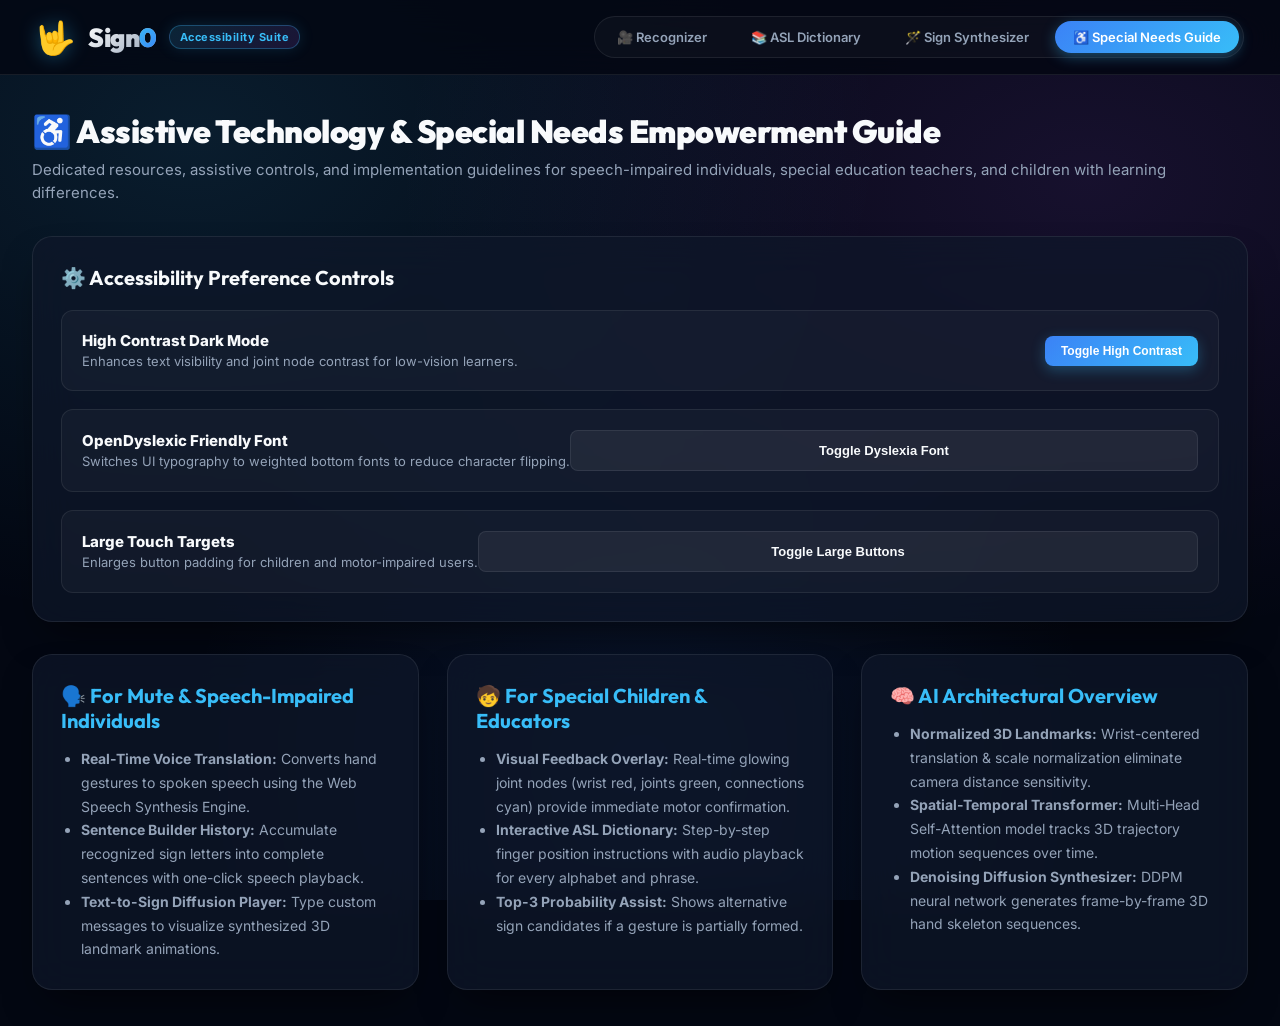
==== frontend/accessibility.html @ 57bf6993 "feat: complete multi-model AI engine, Spatial-Temporal Transformer, Text-to-Sign Diffusion, multi-pa" ====
<!DOCTYPE html>
<html lang="en">
<head>
  <meta charset="UTF-8" />
  <meta name="viewport" content="width=device-width, initial-scale=1.0" />
  <title>Sign0 — Special Needs & Accessibility Guide</title>

  <!-- Google Fonts -->
  <link rel="preconnect" href="https://fonts.googleapis.com" />
  <link rel="preconnect" href="https://fonts.gstatic.com" crossorigin />
  <link href="https://fonts.googleapis.com/css2?family=Inter:wght@300;400;500;600;700;800&family=Outfit:wght@400;600;700;800&display=swap" rel="stylesheet" />

  <link rel="stylesheet" href="style.css" />
</head>
<body>

  <!-- Shared Navbar Header -->
  <header class="navbar">
    <div class="logo">
      <span class="icon">🤟</span>
      <a href="index.html" class="brand" style="text-decoration:none;color:inherit">Sign<span class="highlight">0</span></a>
      <span class="badge-tag">Accessibility Suite</span>
    </div>

    <nav class="nav-links">
      <a href="index.html" class="nav-link">🎥 Recognizer</a>
      <a href="dictionary.html" class="nav-link">📚 ASL Dictionary</a>
      <a href="generator.html" class="nav-link">🪄 Sign Synthesizer</a>
      <a href="accessibility.html" class="nav-link active">♿ Special Needs Guide</a>
    </nav>
  </header>

  <!-- Main Container -->
  <main class="page-container">
    <div class="page-header">
      <h1 class="page-title">♿ Assistive Technology & Special Needs Empowerment Guide</h1>
      <p class="page-subtitle">Dedicated resources, assistive controls, and implementation guidelines for speech-impaired individuals, special education teachers, and children with learning differences.</p>
    </div>

    <!-- Accessibility Quick Toggles -->
    <div class="card access-card">
      <h2 class="card-title">⚙️ Accessibility Preference Controls</h2>
      
      <div class="access-toggles-grid">
        <div class="access-option">
          <div class="opt-info">
            <span class="opt-title">High Contrast Dark Mode</span>
            <span class="opt-desc">Enhances text visibility and joint node contrast for low-vision learners.</span>
          </div>
          <button id="contrastToggle" class="btn-sm btn-accent" onclick="toggleContrast()">Toggle High Contrast</button>
        </div>

        <div class="access-option">
          <div class="opt-info">
            <span class="opt-title">OpenDyslexic Friendly Font</span>
            <span class="opt-desc">Switches UI typography to weighted bottom fonts to reduce character flipping.</span>
          </div>
          <button id="fontToggle" class="btn-sm btn-action" onclick="toggleDyslexicFont()">Toggle Dyslexia Font</button>
        </div>

        <div class="access-option">
          <div class="opt-info">
            <span class="opt-title">Large Touch Targets</span>
            <span class="opt-desc">Enlarges button padding for children and motor-impaired users.</span>
          </div>
          <button id="targetToggle" class="btn-sm btn-action" onclick="toggleLargeTargets()">Toggle Large Buttons</button>
        </div>
      </div>
    </div>

    <!-- Educational & Assistive Guides -->
    <div class="access-guides-grid">
      <div class="card guide-card">
        <h3 class="guide-title">🗣️ For Mute & Speech-Impaired Individuals</h3>
        <ul class="guide-list">
          <li><strong>Real-Time Voice Translation:</strong> Converts hand gestures to spoken speech using the Web Speech Synthesis Engine.</li>
          <li><strong>Sentence Builder History:</strong> Accumulate recognized sign letters into complete sentences with one-click speech playback.</li>
          <li><strong>Text-to-Sign Diffusion Player:</strong> Type custom messages to visualize synthesized 3D landmark animations.</li>
        </ul>
      </div>

      <div class="card guide-card">
        <h3 class="guide-title">🧒 For Special Children & Educators</h3>
        <ul class="guide-list">
          <li><strong>Visual Feedback Overlay:</strong> Real-time glowing joint nodes (wrist red, joints green, connections cyan) provide immediate motor confirmation.</li>
          <li><strong>Interactive ASL Dictionary:</strong> Step-by-step finger position instructions with audio playback for every alphabet and phrase.</li>
          <li><strong>Top-3 Probability Assist:</strong> Shows alternative sign candidates if a gesture is partially formed.</li>
        </ul>
      </div>

      <div class="card guide-card">
        <h3 class="guide-title">🧠 AI Architectural Overview</h3>
        <ul class="guide-list">
          <li><strong>Normalized 3D Landmarks:</strong> Wrist-centered translation & scale normalization eliminate camera distance sensitivity.</li>
          <li><strong>Spatial-Temporal Transformer:</strong> Multi-Head Self-Attention model tracks 3D trajectory motion sequences over time.</li>
          <li><strong>Denoising Diffusion Synthesizer:</strong> DDPM neural network generates frame-by-frame 3D hand skeleton sequences.</li>
        </ul>
      </div>
    </div>
  </main>

  <script>
    function toggleContrast() {
      document.body.classList.toggle("high-contrast");
    }
    function toggleDyslexicFont() {
      document.body.classList.toggle("dyslexic-font");
    }
    function toggleLargeTargets() {
      document.body.classList.toggle("large-targets");
    }
  </script>
</body>
</html>
---- frontend/style.css ----
/* ==========================================================================
   SIGN0 ULTRA-PREMIUM COSMIC GLASSMORPHISM DESIGN SYSTEM
   ========================================================================== */

@import url('https://fonts.googleapis.com/css2?family=Inter:wght@300;400;500;600;700;800&family=Outfit:wght@400;600;700;800;900&display=swap');

:root {
  --bg-dark: #030712;
  --bg-card: rgba(15, 23, 42, 0.7);
  --bg-card-hover: rgba(30, 41, 59, 0.8);
  --glass-border: rgba(255, 255, 255, 0.08);
  --glass-border-glow: rgba(56, 189, 248, 0.3);
  
  --text-main: #f8fafc;
  --text-muted: #94a3b8;
  --text-dim: #64748b;
  
  --accent-cyan: #38bdf8;
  --accent-blue: #3b82f6;
  --accent-green: #22c55e;
  --accent-purple: #a855f7;
  --accent-pink: #ec4899;
  --accent-red: #ef4444;
  --accent-yellow: #eab308;
  
  --font-family: 'Inter', -apple-system, BlinkMacSystemFont, sans-serif;
  --font-heading: 'Outfit', sans-serif;
  
  --radius-xl: 20px;
  --radius-lg: 16px;
  --radius-md: 12px;
  --radius-sm: 8px;
  
  --shadow-glow-cyan: 0 0 30px rgba(56, 189, 248, 0.2);
  --shadow-glow-purple: 0 0 30px rgba(168, 85, 247, 0.2);
  --shadow-card: 0 20px 40px -15px rgba(0, 0, 0, 0.6);
}

* {
  box-sizing: border-box;
  margin: 0;
  padding: 0;
}

body {
  background-color: var(--bg-dark);
  background-image: 
    radial-gradient(at 15% 15%, rgba(56, 189, 248, 0.12) 0px, transparent 45%),
    radial-gradient(at 85% 20%, rgba(168, 85, 247, 0.12) 0px, transparent 45%),
    radial-gradient(at 50% 85%, rgba(59, 130, 246, 0.1) 0px, transparent 50%);
  background-attachment: fixed;
  color: var(--text-main);
  font-family: var(--font-family);
  min-height: 100vh;
  display: flex;
  flex-direction: column;
  overflow-x: hidden;
}

/* Custom Scrollbar */
::-webkit-scrollbar {
  width: 8px;
  height: 8px;
}
::-webkit-scrollbar-track {
  background: rgba(3, 7, 18, 0.8);
}
::-webkit-scrollbar-thumb {
  background: rgba(56, 189, 248, 0.3);
  border-radius: 4px;
}
::-webkit-scrollbar-thumb:hover {
  background: var(--accent-cyan);
}

/* ==========================================================================
   NAVBAR & HEADER
   ========================================================================== */
.navbar {
  display: flex;
  align-items: center;
  justify-content: space-between;
  padding: 16px 36px;
  background: rgba(3, 7, 18, 0.8);
  backdrop-filter: blur(20px);
  border-bottom: 1px solid var(--glass-border);
  position: sticky;
  top: 0;
  z-index: 100;
}

.logo {
  display: flex;
  align-items: center;
  gap: 12px;
}

.logo .icon {
  font-size: 32px;
  filter: drop-shadow(0 0 10px rgba(56, 189, 248, 0.4));
  animation: pulse-icon 3s ease-in-out infinite alternate;
}

@keyframes pulse-icon {
  0% { transform: scale(1); }
  100% { transform: scale(1.08); }
}

.logo .brand {
  font-family: var(--font-heading);
  font-size: 26px;
  font-weight: 900;
  letter-spacing: -0.5px;
  background: linear-gradient(135deg, #ffffff, #94a3b8);
  -webkit-background-clip: text;
  -webkit-text-fill-color: transparent;
}

.logo .highlight {
  background: linear-gradient(135deg, var(--accent-cyan), var(--accent-blue));
  -webkit-background-clip: text;
  -webkit-text-fill-color: transparent;
}

.badge-tag {
  background: linear-gradient(135deg, rgba(56, 189, 248, 0.15), rgba(168, 85, 247, 0.15));
  color: var(--accent-cyan);
  border: 1px solid rgba(56, 189, 248, 0.3);
  font-size: 11px;
  font-weight: 700;
  padding: 4px 10px;
  border-radius: 20px;
  letter-spacing: 0.5px;
  box-shadow: 0 0 15px rgba(56, 189, 248, 0.15);
}

.nav-links {
  display: flex;
  gap: 8px;
  background: rgba(255, 255, 255, 0.03);
  padding: 4px;
  border-radius: 30px;
  border: 1px solid var(--glass-border);
}

.nav-link {
  color: var(--text-muted);
  text-decoration: none;
  font-size: 13px;
  font-weight: 600;
  padding: 8px 18px;
  border-radius: 20px;
  transition: all 0.25s cubic-bezier(0.4, 0, 0.2, 1);
}

.nav-link:hover {
  color: #fff;
  background: rgba(255, 255, 255, 0.06);
}

.nav-link.active {
  color: #fff;
  background: linear-gradient(135deg, var(--accent-blue), var(--accent-cyan));
  box-shadow: 0 4px 14px rgba(56, 189, 248, 0.35);
}

.status-container {
  display: flex;
  align-items: center;
  gap: 10px;
  background: rgba(255, 255, 255, 0.04);
  padding: 6px 14px;
  border-radius: 20px;
  border: 1px solid var(--glass-border);
}

.status-dot {
  width: 10px;
  height: 10px;
  border-radius: 50%;
  position: relative;
}

.status-dot::after {
  content: '';
  position: absolute;
  inset: -3px;
  border-radius: 50%;
  background: inherit;
  opacity: 0.4;
  animation: pulse-dot 2s infinite;
}

@keyframes pulse-dot {
  0% { transform: scale(1); opacity: 0.4; }
  50% { transform: scale(1.6); opacity: 0; }
  100% { transform: scale(1); opacity: 0; }
}

.dot-green { background: var(--accent-green); }
.dot-yellow { background: var(--accent-yellow); }
.dot-red { background: var(--accent-red); }

.status-text {
  font-size: 12px;
  color: var(--text-muted);
  font-weight: 500;
}

.header-controls {
  display: flex;
  align-items: center;
  gap: 12px;
}

.btn-icon {
  background: rgba(255, 255, 255, 0.06);
  color: var(--text-main);
  border: 1px solid var(--glass-border);
  padding: 8px 16px;
  border-radius: var(--radius-sm);
  cursor: pointer;
  font-size: 13px;
  font-weight: 600;
  transition: all 0.2s ease;
}

.btn-icon:hover {
  background: rgba(255, 255, 255, 0.12);
  border-color: rgba(255, 255, 255, 0.2);
}

.btn-icon.active {
  background: rgba(34, 197, 94, 0.15);
  border-color: rgba(34, 197, 94, 0.4);
  color: var(--accent-green);
  box-shadow: 0 0 15px rgba(34, 197, 94, 0.2);
}

/* ==========================================================================
   MAIN LAYOUT GRID
   ========================================================================== */
.main-container {
  max-width: 1400px;
  margin: 32px auto;
  padding: 0 32px;
  display: grid;
  grid-template-columns: 1.1fr 1fr;
  gap: 32px;
  width: 100%;
  flex: 1;
}

@media (max-width: 1100px) {
  .main-container {
    grid-template-columns: 1fr;
  }
}

/* ==========================================================================
   VIDEO CONTAINER & CANVAS
   ========================================================================== */
.video-section {
  display: flex;
  flex-direction: column;
}

.video-card {
  background: var(--bg-card);
  backdrop-filter: blur(20px);
  border: 1px solid var(--glass-border);
  border-radius: var(--radius-xl);
  padding: 24px;
  box-shadow: var(--shadow-card);
  transition: border-color 0.3s;
}

.video-card:hover {
  border-color: var(--glass-border-glow);
}

.canvas-wrapper {
  position: relative;
  width: 100%;
  aspect-ratio: 4 / 3;
  background: #000;
  border-radius: var(--radius-md);
  overflow: hidden;
  border: 1px solid var(--glass-border);
  box-shadow: inset 0 0 30px rgba(0,0,0,0.8);
}

video, canvas {
  position: absolute;
  top: 0;
  left: 0;
  width: 100%;
  height: 100%;
  object-fit: cover;
}

canvas {
  z-index: 10;
}

.video-overlay {
  position: absolute;
  inset: 0;
  background: rgba(3, 7, 18, 0.92);
  display: flex;
  flex-direction: column;
  align-items: center;
  justify-content: center;
  gap: 18px;
  z-index: 20;
  transition: opacity 0.4s ease;
}

.video-overlay.hidden {
  opacity: 0;
  pointer-events: none;
}

.spinner {
  width: 48px;
  height: 48px;
  border: 4px solid rgba(56, 189, 248, 0.15);
  border-top-color: var(--accent-cyan);
  border-radius: 50%;
  animation: spin 1s linear infinite;
  box-shadow: var(--shadow-glow-cyan);
}

@keyframes spin {
  to { transform: rotate(360deg); }
}

.overlay-msg {
  font-size: 15px;
  color: var(--text-muted);
  font-weight: 500;
}

.video-controls {
  display: flex;
  gap: 12px;
  margin-top: 18px;
  justify-content: space-between;
}

.info-pill {
  background: rgba(255, 255, 255, 0.03);
  border: 1px solid var(--glass-border);
  padding: 8px 16px;
  border-radius: var(--radius-sm);
  font-size: 12px;
  display: flex;
  gap: 8px;
}

.info-pill .label { color: var(--text-muted); }
.info-pill .val { font-weight: 600; color: var(--text-main); }
.text-blue { color: var(--accent-cyan) !important; }

/* ==========================================================================
   DASHBOARD CARDS
   ========================================================================== */
.dashboard-section {
  display: flex;
  flex-direction: column;
  gap: 28px;
}

.card {
  background: var(--bg-card);
  backdrop-filter: blur(20px);
  border: 1px solid var(--glass-border);
  border-radius: var(--radius-xl);
  padding: 28px;
  box-shadow: var(--shadow-card);
  transition: all 0.3s cubic-bezier(0.4, 0, 0.2, 1);
}

.card:hover {
  border-color: rgba(255, 255, 255, 0.15);
}

.card-title {
  font-family: var(--font-heading);
  font-size: 20px;
  font-weight: 700;
  color: var(--text-main);
  margin-bottom: 20px;
  display: flex;
  align-items: center;
  gap: 10px;
}

.prediction-body {
  display: grid;
  grid-template-columns: 200px 1fr;
  gap: 28px;
  align-items: center;
}

@media (max-width: 650px) {
  .prediction-body {
    grid-template-columns: 1fr;
  }
}

.letter-display-box {
  background: radial-gradient(circle at center, rgba(56, 189, 248, 0.18), rgba(15, 23, 42, 0.9));
  border: 2px solid rgba(56, 189, 248, 0.4);
  border-radius: var(--radius-lg);
  height: 200px;
  display: flex;
  flex-direction: column;
  align-items: center;
  justify-content: center;
  box-shadow: var(--shadow-glow-cyan);
  transition: all 0.3s ease;
}

.huge-letter {
  font-family: var(--font-heading);
  font-size: 104px;
  font-weight: 900;
  color: var(--accent-cyan);
  text-shadow: 0 0 25px rgba(56, 189, 248, 0.6);
  line-height: 1;
  transition: transform 0.2s ease;
}

.hand-state {
  font-size: 13px;
  color: var(--text-muted);
  margin-top: 6px;
  font-weight: 500;
}

.metrics-panel {
  display: flex;
  flex-direction: column;
  gap: 18px;
}

.confidence-header {
  display: flex;
  justify-content: space-between;
  font-size: 14px;
}

.metric-label { color: var(--text-muted); font-weight: 500; }
.metric-val { color: var(--accent-cyan); font-weight: 800; font-size: 16px; }

.progress-bar-track {
  height: 12px;
  background: rgba(255, 255, 255, 0.06);
  border-radius: 6px;
  overflow: hidden;
  position: relative;
  border: 1px solid var(--glass-border);
}

.progress-bar-fill {
  height: 100%;
  background: linear-gradient(90deg, var(--accent-blue), var(--accent-cyan));
  border-radius: 6px;
  transition: width 0.35s cubic-bezier(0.4, 0, 0.2, 1);
  box-shadow: 0 0 12px var(--accent-cyan);
}

.top3-container {
  margin-top: 6px;
}

.top3-title {
  font-size: 12px;
  color: var(--text-muted);
  text-transform: uppercase;
  letter-spacing: 0.8px;
  font-weight: 700;
  display: block;
  margin-bottom: 10px;
}

.top3-list {
  display: flex;
  gap: 12px;
}

.top3-item {
  flex: 1;
  background: rgba(255, 255, 255, 0.04);
  border: 1px solid var(--glass-border);
  padding: 10px 12px;
  border-radius: var(--radius-sm);
  display: flex;
  justify-content: space-between;
  font-size: 13px;
  transition: border-color 0.2s;
}

.top3-item:hover {
  border-color: rgba(56, 189, 248, 0.3);
}

.top3-item .lbl { font-weight: 800; color: var(--text-main); }
.top3-item .prob { color: var(--accent-cyan); font-weight: 700; }

/* ==========================================================================
   SENTENCE BUILDER
   ========================================================================== */
.card-header-flex {
  display: flex;
  justify-content: space-between;
  align-items: center;
  margin-bottom: 16px;
}

.btn-sm {
  padding: 8px 16px;
  font-size: 12px;
  border-radius: var(--radius-sm);
  font-weight: 700;
  cursor: pointer;
  border: none;
  transition: all 0.2s ease;
}

.btn-accent {
  background: linear-gradient(135deg, var(--accent-blue), var(--accent-cyan));
  color: #fff;
  box-shadow: 0 4px 14px rgba(56, 189, 248, 0.3);
}

.btn-accent:hover {
  opacity: 0.9;
  transform: translateY(-1px);
}

.sentence-box {
  background: rgba(3, 7, 18, 0.7);
  border: 1px solid var(--glass-border);
  border-radius: var(--radius-md);
  min-height: 110px;
  padding: 18px;
  font-size: 22px;
  font-weight: 700;
  color: var(--text-main);
  word-break: break-word;
  box-shadow: inset 0 2px 6px rgba(0, 0, 0, 0.5);
}

.sentence-box:empty::before {
  content: attr(placeholder);
  color: rgba(255, 255, 255, 0.2);
  font-weight: 400;
  font-size: 15px;
}

.builder-actions {
  display: flex;
  gap: 12px;
  margin-top: 18px;
  flex-wrap: wrap;
}

.btn-action {
  flex: 1;
  background: rgba(255, 255, 255, 0.06);
  border: 1px solid var(--glass-border);
  color: var(--text-main);
  padding: 12px;
  border-radius: var(--radius-sm);
  font-weight: 600;
  font-size: 13px;
  cursor: pointer;
  transition: all 0.2s ease;
}

.btn-action:hover {
  background: rgba(255, 255, 255, 0.12);
}

.btn-danger {
  background: rgba(239, 68, 68, 0.12);
  border-color: rgba(239, 68, 68, 0.3);
  color: var(--accent-red);
}

.btn-danger:hover {
  background: rgba(239, 68, 68, 0.22);
}

.btn-primary {
  background: linear-gradient(135deg, var(--accent-blue), var(--accent-purple));
  border: none;
  color: #fff;
  box-shadow: 0 4px 16px rgba(168, 85, 247, 0.35);
}

.btn-primary:hover {
  opacity: 0.9;
  transform: translateY(-1px);
}

/* ==========================================================================
   MULTI-PAGE CONTAINERS & DICTIONARY
   ========================================================================== */
.page-container {
  max-width: 1400px;
  margin: 36px auto;
  padding: 0 32px;
  width: 100%;
}

.page-header {
  margin-bottom: 32px;
}

.page-title {
  font-family: var(--font-heading);
  font-size: 32px;
  font-weight: 900;
  color: var(--text-main);
  letter-spacing: -0.5px;
}

.page-subtitle {
  font-size: 15px;
  color: var(--text-muted);
  margin-top: 8px;
  line-height: 1.5;
}

.dict-control-panel {
  display: flex;
  flex-direction: column;
  gap: 18px;
  margin-bottom: 32px;
}

.dict-filters {
  display: flex;
  gap: 12px;
}

.filter-btn {
  background: rgba(255, 255, 255, 0.04);
  border: 1px solid var(--glass-border);
  color: var(--text-muted);
  padding: 10px 20px;
  border-radius: var(--radius-sm);
  font-size: 14px;
  font-weight: 600;
  cursor: pointer;
  transition: all 0.25s ease;
}

.filter-btn.active, .filter-btn:hover {
  background: rgba(56, 189, 248, 0.15);
  border-color: rgba(56, 189, 248, 0.4);
  color: var(--accent-cyan);
  box-shadow: 0 0 15px rgba(56, 189, 248, 0.15);
}

.dict-search-box input {
  width: 100%;
  background: rgba(3, 7, 18, 0.8);
  border: 1px solid var(--glass-border);
  border-radius: var(--radius-md);
  padding: 14px 20px;
  color: var(--text-main);
  font-size: 15px;
  outline: none;
  transition: border-color 0.2s;
}

.dict-search-box input:focus {
  border-color: var(--accent-cyan);
}

.dict-grid-page {
  display: grid;
  grid-template-columns: repeat(auto-fill, minmax(280px, 1fr));
  gap: 24px;
}

.dict-item-card {
  background: var(--bg-card);
  border: 1px solid var(--glass-border);
  border-radius: var(--radius-lg);
  padding: 22px;
  display: flex;
  flex-direction: column;
  gap: 14px;
  box-shadow: var(--shadow-card);
  transition: all 0.3s cubic-bezier(0.4, 0, 0.2, 1);
}

.dict-item-card:hover {
  transform: translateY(-4px);
  border-color: var(--glass-border-glow);
  box-shadow: var(--shadow-glow-cyan);
}

.dict-card-top {
  display: flex;
  align-items: center;
  justify-content: space-between;
}

.dict-card-title {
  font-family: var(--font-heading);
  font-size: 32px;
  font-weight: 900;
  color: var(--accent-cyan);
}

.dict-card-badge {
  font-size: 12px;
  font-weight: 700;
  padding: 4px 10px;
  border-radius: 14px;
  background: rgba(168, 85, 247, 0.15);
  color: var(--accent-purple);
  border: 1px solid rgba(168, 85, 247, 0.3);
}

.dict-card-desc {
  font-size: 14px;
  color: var(--text-muted);
  line-height: 1.5;
}

.dict-card-footer {
  display: flex;
  gap: 10px;
  margin-top: auto;
}

.dict-btn-speak {
  background: rgba(56, 189, 248, 0.12);
  border: 1px solid rgba(56, 189, 248, 0.3);
  color: var(--accent-cyan);
  padding: 8px 14px;
  border-radius: var(--radius-sm);
  font-size: 13px;
  font-weight: 700;
  cursor: pointer;
  flex: 1;
  transition: all 0.2s;
}

.dict-btn-speak:hover {
  background: rgba(56, 189, 248, 0.25);
}

/* ==========================================================================
   GENERATOR & DIFFUSION PLAYER
   ========================================================================== */
.generator-grid {
  display: grid;
  grid-template-columns: 1fr 1.3fr;
  gap: 32px;
}

@media (max-width: 1100px) {
  .generator-grid { grid-template-columns: 1fr; }
}

.generator-input-card {
  display: flex;
  flex-direction: column;
  gap: 20px;
}

.input-group {
  display: flex;
  flex-direction: column;
  gap: 8px;
}

.input-label { font-size: 13px; color: var(--text-muted); font-weight: 600; }

.prompt-field {
  background: rgba(3, 7, 18, 0.8);
  border: 1px solid var(--glass-border);
  border-radius: var(--radius-md);
  padding: 14px 18px;
  color: var(--text-main);
  font-size: 16px;
  font-weight: 600;
  outline: none;
}

.prompt-field:focus { border-color: var(--accent-cyan); }

.prompt-chips {
  display: flex;
  flex-wrap: wrap;
  gap: 8px;
}

.chip {
  background: rgba(255, 255, 255, 0.04);
  border: 1px solid var(--glass-border);
  padding: 6px 12px;
  border-radius: 16px;
  font-size: 12px;
  font-weight: 600;
  color: var(--accent-cyan);
  cursor: pointer;
  transition: all 0.2s;
}

.chip:hover {
  background: rgba(56, 189, 248, 0.2);
  border-color: var(--accent-cyan);
}

.btn-generate {
  background: linear-gradient(135deg, var(--accent-cyan), var(--accent-blue));
  border: none;
  color: #fff;
  padding: 16px;
  border-radius: var(--radius-md);
  font-size: 16px;
  font-weight: 800;
  cursor: pointer;
  box-shadow: 0 4px 20px rgba(56, 189, 248, 0.35);
  transition: all 0.2s;
}

.btn-generate:hover {
  opacity: 0.95;
  transform: translateY(-1px);
}

.model-info-box {
  background: rgba(168, 85, 247, 0.1);
  border: 1px solid rgba(168, 85, 247, 0.3);
  padding: 16px;
  border-radius: var(--radius-md);
}

.info-tag { font-size: 13px; font-weight: 800; color: var(--accent-purple); }
.info-desc { font-size: 13px; color: var(--text-muted); margin-top: 6px; line-height: 1.5; }

.generator-player-card {
  display: flex;
  flex-direction: column;
  gap: 20px;
}

.player-header {
  display: flex;
  justify-content: space-between;
  align-items: center;
}

.player-status { font-size: 13px; font-weight: 700; color: var(--accent-green); }

.player-canvas-container {
  width: 100%;
  aspect-ratio: 4 / 3;
  background: #000;
  border-radius: var(--radius-md);
  overflow: hidden;
  border: 1px solid var(--glass-border);
  position: relative;
  box-shadow: inset 0 0 30px rgba(0,0,0,0.8);
}

#animCanvas {
  width: 100%;
  height: 100%;
}

.player-controls {
  display: flex;
  gap: 12px;
  align-items: center;
}

.btn-control {
  background: rgba(255, 255, 255, 0.06);
  border: 1px solid var(--glass-border);
  color: var(--text-main);
  padding: 10px 18px;
  border-radius: var(--radius-sm);
  font-size: 13px;
  font-weight: 700;
  cursor: pointer;
  transition: all 0.2s;
}

.btn-control.active {
  background: rgba(34, 197, 94, 0.18);
  border-color: rgba(34, 197, 94, 0.4);
  color: var(--accent-green);
}

.speed-control {
  display: flex;
  align-items: center;
  gap: 8px;
  margin-left: auto;
  font-size: 13px;
}

.speed-dropdown {
  background: rgba(3, 7, 18, 0.8);
  color: var(--text-main);
  border: 1px solid var(--glass-border);
  padding: 8px 12px;
  border-radius: var(--radius-sm);
  outline: none;
  font-weight: 600;
}

/* ==========================================================================
   ACCESSIBILITY CONTROLS
   ========================================================================== */
body.high-contrast {
  --bg-dark: #000000;
  --bg-card: #000000;
  --glass-border: #ffffff;
  --text-main: #ffffff;
  --text-muted: #ffff00;
  --accent-cyan: #00ffff;
}

body.dyslexic-font {
  font-family: 'OpenDyslexic', 'Comic Sans MS', sans-serif !important;
}

body.large-targets button {
  padding: 18px 28px !important;
  font-size: 16px !important;
}

.access-card { margin-bottom: 32px; }

.access-toggles-grid {
  display: flex;
  flex-direction: column;
  gap: 18px;
}

.access-option {
  display: flex;
  justify-content: space-between;
  align-items: center;
  background: rgba(255, 255, 255, 0.03);
  padding: 20px;
  border-radius: var(--radius-md);
  border: 1px solid var(--glass-border);
}

.opt-title { font-weight: 800; font-size: 15px; display: block; }
.opt-desc { font-size: 13px; color: var(--text-muted); margin-top: 4px; }

.access-guides-grid {
  display: grid;
  grid-template-columns: repeat(auto-fit, minmax(320px, 1fr));
  gap: 28px;
}

.guide-card { display: flex; flex-direction: column; gap: 14px; }
.guide-title { font-family: var(--font-heading); font-size: 20px; color: var(--accent-cyan); }
.guide-list { padding-left: 20px; color: var(--text-muted); font-size: 14px; line-height: 1.7; }
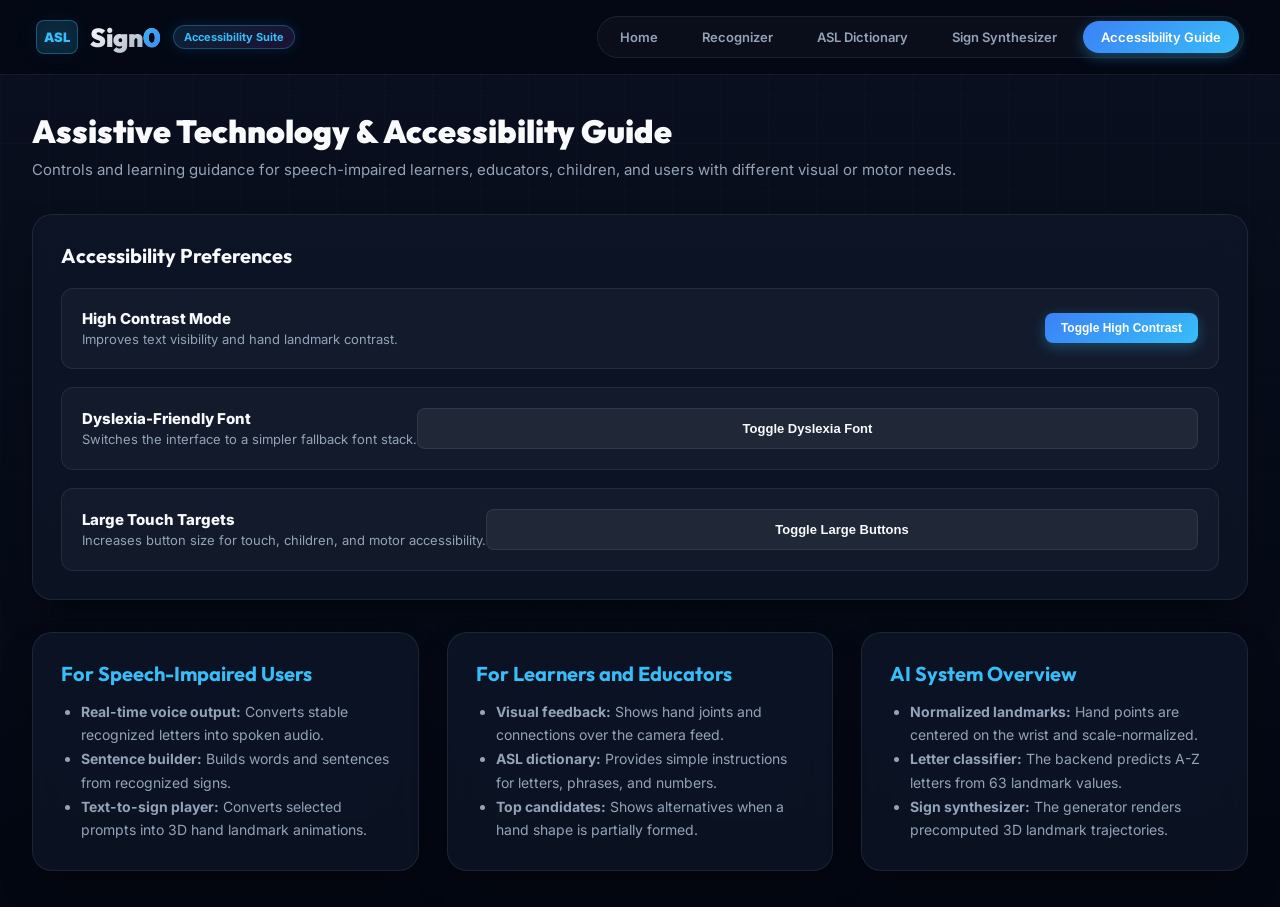
==== commit 01bc33c4: "feat: implement full-stack ASL recognition system including model architecture, backend API, and rea" ====
--- a/frontend/accessibility.html
+++ b/frontend/accessibility.html
@@ -3,9 +3,9 @@
 <head>
   <meta charset="UTF-8" />
   <meta name="viewport" content="width=device-width, initial-scale=1.0" />
-  <title>Sign0 — Special Needs & Accessibility Guide</title>
+  <title>Sign0 - Accessibility Guide</title>
+  <meta name="description" content="Assistive technology and accessibility controls for Sign0. High-contrast mode, dyslexia-friendly fonts, large touch targets, and guides for speech-impaired learners and educators." />
 
-  <!-- Google Fonts -->
   <link rel="preconnect" href="https://fonts.googleapis.com" />
   <link rel="preconnect" href="https://fonts.gstatic.com" crossorigin />
   <link href="https://fonts.googleapis.com/css2?family=Inter:wght@300;400;500;600;700;800&family=Outfit:wght@400;600;700;800&display=swap" rel="stylesheet" />
@@ -13,102 +13,100 @@
   <link rel="stylesheet" href="style.css" />
 </head>
 <body>
-
-  <!-- Shared Navbar Header -->
   <header class="navbar">
     <div class="logo">
-      <span class="icon">🤟</span>
+      <span class="icon">ASL</span>
       <a href="index.html" class="brand" style="text-decoration:none;color:inherit">Sign<span class="highlight">0</span></a>
       <span class="badge-tag">Accessibility Suite</span>
     </div>
 
     <nav class="nav-links">
-      <a href="index.html" class="nav-link">🎥 Recognizer</a>
-      <a href="dictionary.html" class="nav-link">📚 ASL Dictionary</a>
-      <a href="generator.html" class="nav-link">🪄 Sign Synthesizer</a>
-      <a href="accessibility.html" class="nav-link active">♿ Special Needs Guide</a>
+      <a href="home.html" class="nav-link">Home</a>
+      <a href="index.html" class="nav-link">Recognizer</a>
+      <a href="dictionary.html" class="nav-link">ASL Dictionary</a>
+      <a href="generator.html" class="nav-link">Sign Synthesizer</a>
+      <a href="accessibility.html" class="nav-link active">Accessibility Guide</a>
     </nav>
   </header>
 
-  <!-- Main Container -->
   <main class="page-container">
     <div class="page-header">
-      <h1 class="page-title">♿ Assistive Technology & Special Needs Empowerment Guide</h1>
-      <p class="page-subtitle">Dedicated resources, assistive controls, and implementation guidelines for speech-impaired individuals, special education teachers, and children with learning differences.</p>
+      <h1 class="page-title">Assistive Technology & Accessibility Guide</h1>
+      <p class="page-subtitle">Controls and learning guidance for speech-impaired learners, educators, children, and users with different visual or motor needs.</p>
     </div>
 
-    <!-- Accessibility Quick Toggles -->
     <div class="card access-card">
-      <h2 class="card-title">⚙️ Accessibility Preference Controls</h2>
-      
+      <h2 class="card-title">Accessibility Preferences</h2>
+
       <div class="access-toggles-grid">
         <div class="access-option">
           <div class="opt-info">
-            <span class="opt-title">High Contrast Dark Mode</span>
-            <span class="opt-desc">Enhances text visibility and joint node contrast for low-vision learners.</span>
+            <span class="opt-title">High Contrast Mode</span>
+            <span class="opt-desc">Improves text visibility and hand landmark contrast.</span>
           </div>
-          <button id="contrastToggle" class="btn-sm btn-accent" onclick="toggleContrast()">Toggle High Contrast</button>
+          <button id="contrastToggle" class="btn-sm btn-accent" type="button">Toggle High Contrast</button>
         </div>
 
         <div class="access-option">
           <div class="opt-info">
-            <span class="opt-title">OpenDyslexic Friendly Font</span>
-            <span class="opt-desc">Switches UI typography to weighted bottom fonts to reduce character flipping.</span>
+            <span class="opt-title">Dyslexia-Friendly Font</span>
+            <span class="opt-desc">Switches the interface to a simpler fallback font stack.</span>
           </div>
-          <button id="fontToggle" class="btn-sm btn-action" onclick="toggleDyslexicFont()">Toggle Dyslexia Font</button>
+          <button id="fontToggle" class="btn-sm btn-action" type="button">Toggle Dyslexia Font</button>
         </div>
 
         <div class="access-option">
           <div class="opt-info">
             <span class="opt-title">Large Touch Targets</span>
-            <span class="opt-desc">Enlarges button padding for children and motor-impaired users.</span>
+            <span class="opt-desc">Increases button size for touch, children, and motor accessibility.</span>
           </div>
-          <button id="targetToggle" class="btn-sm btn-action" onclick="toggleLargeTargets()">Toggle Large Buttons</button>
+          <button id="targetToggle" class="btn-sm btn-action" type="button">Toggle Large Buttons</button>
         </div>
       </div>
     </div>
 
-    <!-- Educational & Assistive Guides -->
     <div class="access-guides-grid">
       <div class="card guide-card">
-        <h3 class="guide-title">🗣️ For Mute & Speech-Impaired Individuals</h3>
+        <h3 class="guide-title">For Speech-Impaired Users</h3>
         <ul class="guide-list">
-          <li><strong>Real-Time Voice Translation:</strong> Converts hand gestures to spoken speech using the Web Speech Synthesis Engine.</li>
-          <li><strong>Sentence Builder History:</strong> Accumulate recognized sign letters into complete sentences with one-click speech playback.</li>
-          <li><strong>Text-to-Sign Diffusion Player:</strong> Type custom messages to visualize synthesized 3D landmark animations.</li>
+          <li><strong>Real-time voice output:</strong> Converts stable recognized letters into spoken audio.</li>
+          <li><strong>Sentence builder:</strong> Builds words and sentences from recognized signs.</li>
+          <li><strong>Text-to-sign player:</strong> Converts selected prompts into 3D hand landmark animations.</li>
         </ul>
       </div>
 
       <div class="card guide-card">
-        <h3 class="guide-title">🧒 For Special Children & Educators</h3>
+        <h3 class="guide-title">For Learners and Educators</h3>
         <ul class="guide-list">
-          <li><strong>Visual Feedback Overlay:</strong> Real-time glowing joint nodes (wrist red, joints green, connections cyan) provide immediate motor confirmation.</li>
-          <li><strong>Interactive ASL Dictionary:</strong> Step-by-step finger position instructions with audio playback for every alphabet and phrase.</li>
-          <li><strong>Top-3 Probability Assist:</strong> Shows alternative sign candidates if a gesture is partially formed.</li>
+          <li><strong>Visual feedback:</strong> Shows hand joints and connections over the camera feed.</li>
+          <li><strong>ASL dictionary:</strong> Provides simple instructions for letters, phrases, and numbers.</li>
+          <li><strong>Top candidates:</strong> Shows alternatives when a hand shape is partially formed.</li>
         </ul>
       </div>
 
       <div class="card guide-card">
-        <h3 class="guide-title">🧠 AI Architectural Overview</h3>
+        <h3 class="guide-title">AI System Overview</h3>
         <ul class="guide-list">
-          <li><strong>Normalized 3D Landmarks:</strong> Wrist-centered translation & scale normalization eliminate camera distance sensitivity.</li>
-          <li><strong>Spatial-Temporal Transformer:</strong> Multi-Head Self-Attention model tracks 3D trajectory motion sequences over time.</li>
-          <li><strong>Denoising Diffusion Synthesizer:</strong> DDPM neural network generates frame-by-frame 3D hand skeleton sequences.</li>
+          <li><strong>Normalized landmarks:</strong> Hand points are centered on the wrist and scale-normalized.</li>
+          <li><strong>Letter classifier:</strong> The backend predicts A-Z letters from 63 landmark values.</li>
+          <li><strong>Sign synthesizer:</strong> The generator renders precomputed 3D landmark trajectories.</li>
         </ul>
       </div>
     </div>
   </main>
 
   <script>
-    function toggleContrast() {
+    document.getElementById("contrastToggle").addEventListener("click", () => {
       document.body.classList.toggle("high-contrast");
-    }
-    function toggleDyslexicFont() {
+    });
+
+    document.getElementById("fontToggle").addEventListener("click", () => {
       document.body.classList.toggle("dyslexic-font");
-    }
-    function toggleLargeTargets() {
+    });
+
+    document.getElementById("targetToggle").addEventListener("click", () => {
       document.body.classList.toggle("large-targets");
-    }
+    });
   </script>
 </body>
 </html>
--- a/frontend/style.css
+++ b/frontend/style.css
@@ -44,10 +44,11 @@
 
 body {
   background-color: var(--bg-dark);
-  background-image: 
-    radial-gradient(at 15% 15%, rgba(56, 189, 248, 0.12) 0px, transparent 45%),
-    radial-gradient(at 85% 20%, rgba(168, 85, 247, 0.12) 0px, transparent 45%),
-    radial-gradient(at 50% 85%, rgba(59, 130, 246, 0.1) 0px, transparent 50%);
+  background-image:
+    linear-gradient(180deg, rgba(15, 23, 42, 0.55), rgba(3, 7, 18, 0.96)),
+    linear-gradient(90deg, rgba(56, 189, 248, 0.05) 1px, transparent 1px),
+    linear-gradient(0deg, rgba(255, 255, 255, 0.025) 1px, transparent 1px);
+  background-size: auto, 48px 48px, 48px 48px;
   background-attachment: fixed;
   color: var(--text-main);
   font-family: var(--font-family);
@@ -96,8 +97,19 @@
 }
 
 .logo .icon {
-  font-size: 32px;
-  filter: drop-shadow(0 0 10px rgba(56, 189, 248, 0.4));
+  display: inline-flex;
+  align-items: center;
+  justify-content: center;
+  width: 42px;
+  height: 34px;
+  border-radius: var(--radius-sm);
+  background: rgba(56, 189, 248, 0.14);
+  border: 1px solid rgba(56, 189, 248, 0.35);
+  color: var(--accent-cyan);
+  font-size: 13px;
+  font-weight: 900;
+  letter-spacing: 0;
+  filter: drop-shadow(0 0 10px rgba(56, 189, 248, 0.22));
   animation: pulse-icon 3s ease-in-out infinite alternate;
 }
 
@@ -110,7 +122,7 @@
   font-family: var(--font-heading);
   font-size: 26px;
   font-weight: 900;
-  letter-spacing: -0.5px;
+  letter-spacing: 0;
   background: linear-gradient(135deg, #ffffff, #94a3b8);
   -webkit-background-clip: text;
   -webkit-text-fill-color: transparent;
@@ -130,7 +142,7 @@
   font-weight: 700;
   padding: 4px 10px;
   border-radius: 20px;
-  letter-spacing: 0.5px;
+  letter-spacing: 0;
   box-shadow: 0 0 15px rgba(56, 189, 248, 0.15);
 }
 
@@ -479,7 +491,7 @@
   font-size: 12px;
   color: var(--text-muted);
   text-transform: uppercase;
-  letter-spacing: 0.8px;
+  letter-spacing: 0;
   font-weight: 700;
   display: block;
   margin-bottom: 10px;
@@ -625,7 +637,7 @@
   font-size: 32px;
   font-weight: 900;
   color: var(--text-main);
-  letter-spacing: -0.5px;
+  letter-spacing: 0;
 }
 
 .page-subtitle {
@@ -686,6 +698,23 @@
   display: grid;
   grid-template-columns: repeat(auto-fill, minmax(280px, 1fr));
   gap: 24px;
+}
+
+.dict-grid {
+  display: grid;
+  grid-template-columns: repeat(auto-fill, minmax(240px, 1fr));
+  gap: 18px;
+  margin-top: 22px;
+  max-height: 58vh;
+  overflow: auto;
+  padding-right: 4px;
+}
+
+.empty-state {
+  grid-column: 1 / -1;
+  text-align: center;
+  padding: 40px;
+  color: var(--text-muted);
 }
 
 .dict-item-card {
@@ -759,6 +788,72 @@
 }
 
 /* ==========================================================================
+   MODAL
+   ========================================================================== */
+.hidden {
+  display: none !important;
+}
+
+.modal-overlay {
+  position: fixed;
+  inset: 0;
+  z-index: 1000;
+  background: rgba(3, 7, 18, 0.78);
+  backdrop-filter: blur(16px);
+  display: flex;
+  align-items: center;
+  justify-content: center;
+  padding: 24px;
+}
+
+.modal-card {
+  width: min(1040px, 100%);
+  max-height: 88vh;
+  overflow: hidden;
+  background: rgba(15, 23, 42, 0.96);
+  border: 1px solid var(--glass-border);
+  border-radius: var(--radius-lg);
+  box-shadow: var(--shadow-card);
+  padding: 24px;
+}
+
+.modal-header {
+  display: flex;
+  align-items: flex-start;
+  justify-content: space-between;
+  gap: 20px;
+  margin-bottom: 20px;
+}
+
+.modal-title-group h2 {
+  font-family: var(--font-heading);
+  font-size: 24px;
+  margin-bottom: 6px;
+}
+
+.modal-title-group p {
+  color: var(--text-muted);
+  font-size: 14px;
+}
+
+.close-btn {
+  width: 38px;
+  height: 38px;
+  border-radius: var(--radius-sm);
+  border: 1px solid var(--glass-border);
+  background: rgba(255, 255, 255, 0.06);
+  color: var(--text-main);
+  font-size: 24px;
+  line-height: 1;
+  cursor: pointer;
+}
+
+.close-btn:hover {
+  background: rgba(239, 68, 68, 0.18);
+  border-color: rgba(239, 68, 68, 0.4);
+}
+
+/* ==========================================================================
    GENERATOR & DIFFUSION PLAYER
    ========================================================================== */
 .generator-grid {
@@ -814,6 +909,7 @@
   color: var(--accent-cyan);
   cursor: pointer;
   transition: all 0.2s;
+  font-family: inherit;
 }
 
 .chip:hover {
@@ -972,3 +1068,65 @@
 .guide-card { display: flex; flex-direction: column; gap: 14px; }
 .guide-title { font-family: var(--font-heading); font-size: 20px; color: var(--accent-cyan); }
 .guide-list { padding-left: 20px; color: var(--text-muted); font-size: 14px; line-height: 1.7; }
+
+/* ==========================================================================
+   RESPONSIVE POLISH
+   ========================================================================== */
+@media (max-width: 980px) {
+  .navbar {
+    flex-wrap: wrap;
+    gap: 14px;
+    padding: 14px 20px;
+  }
+
+  .nav-links {
+    order: 3;
+    width: 100%;
+    overflow-x: auto;
+    justify-content: flex-start;
+  }
+
+  .status-container,
+  .header-controls {
+    margin-left: auto;
+  }
+}
+
+@media (max-width: 720px) {
+  .main-container,
+  .page-container {
+    padding: 0 16px;
+    margin: 20px auto;
+  }
+
+  .card,
+  .video-card,
+  .modal-card {
+    padding: 18px;
+  }
+
+  .video-controls,
+  .player-controls,
+  .access-option,
+  .card-header-flex {
+    flex-direction: column;
+    align-items: stretch;
+  }
+
+  .top3-list,
+  .dict-filters {
+    flex-direction: column;
+  }
+
+  .page-title {
+    font-size: 26px;
+  }
+
+  .huge-letter {
+    font-size: 82px;
+  }
+
+  .letter-display-box {
+    height: 170px;
+  }
+}
